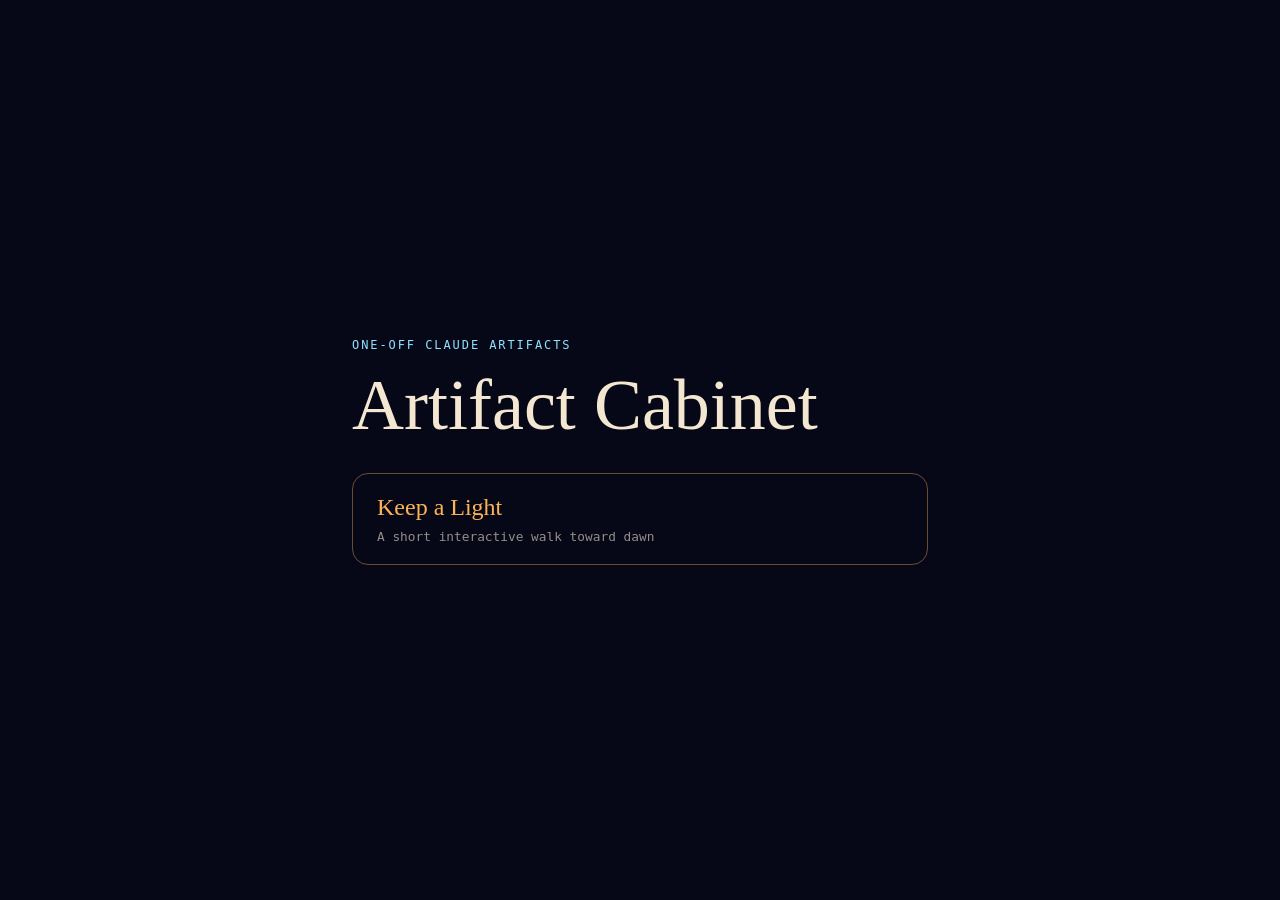
==== index.html @ b28f7d84 "Add Keep a Light artifact and gallery" ====
<!doctype html>
<html lang="en">
<head>
  <meta charset="utf-8">
  <meta name="viewport" content="width=device-width, initial-scale=1">
  <meta name="theme-color" content="#060817">
  <title>Claude Artifact Cabinet</title>
  <style>
    :root { color-scheme: dark; font-family: Georgia, serif; }
    body { min-height: 100vh; margin: 0; display: grid; place-items: center; background: #060817; color: #f4e7d2; }
    main { width: min(100% - 3rem, 36rem); }
    small { color: #8fe3ff; font: 0.75rem Consolas, monospace; letter-spacing: .16em; text-transform: uppercase; }
    h1 { font-size: clamp(2.5rem, 8vw, 4.5rem); font-weight: normal; line-height: 1; margin: 1rem 0 2rem; }
    a { display: block; padding: 1.25rem 1.5rem; border: 1px solid #ffb45466; border-radius: 1rem; color: #ffb454; text-decoration: none; font-size: 1.5rem; }
    a:hover, a:focus-visible { background: #ffb45418; outline-color: #ffb454; }
    a span { display: block; margin-top: .5rem; color: #f4e7d299; font: .8rem Consolas, monospace; }
  </style>
</head>
<body>
  <main>
    <small>One-off Claude artifacts</small>
    <h1>Artifact Cabinet</h1>
    <a href="./keep-a-light/">Keep a Light <span>A short interactive walk toward dawn</span></a>
  </main>
</body>
</html>
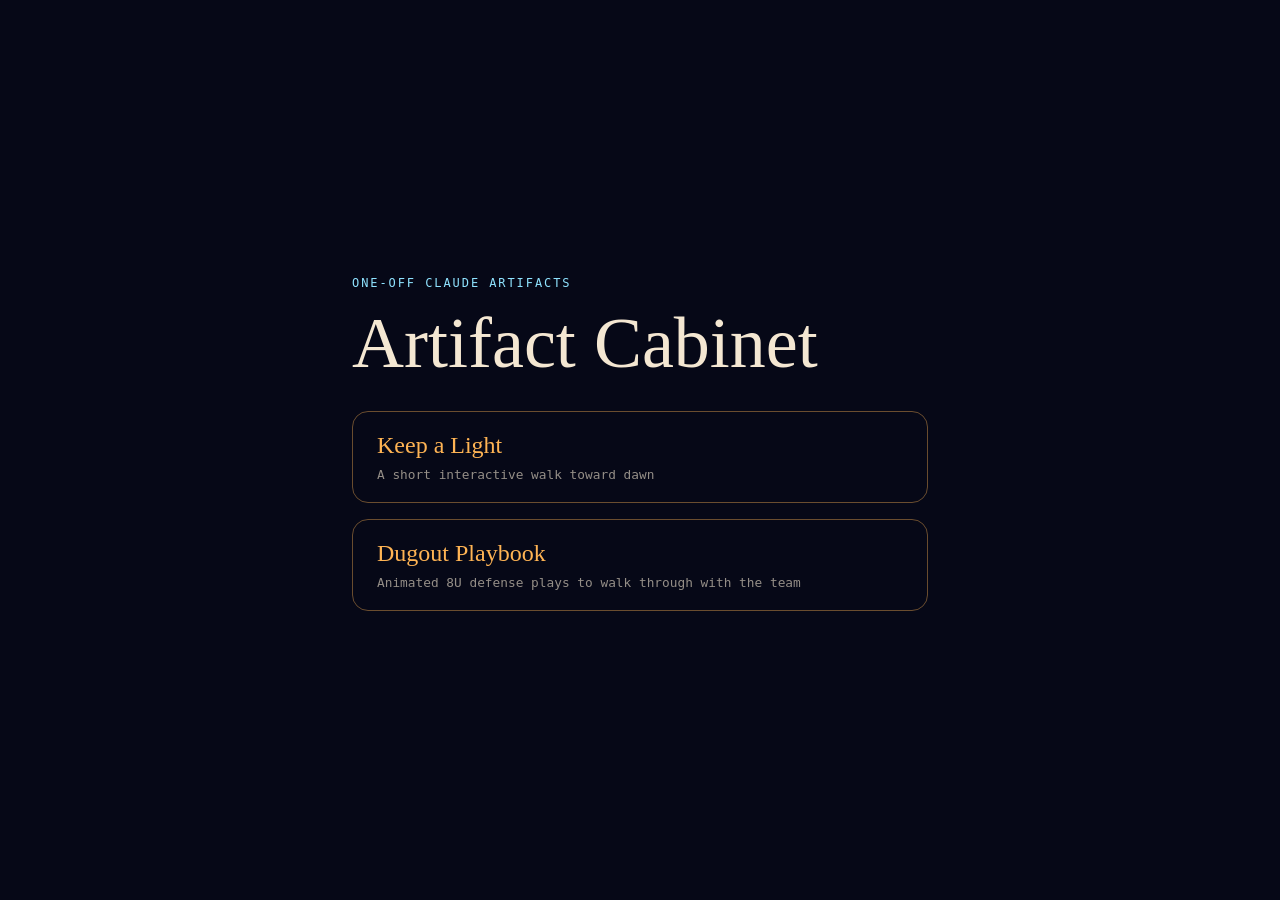
==== commit 5dbf02ea: "docs: list dugout playbook in gallery" ====
--- a/index.html
+++ b/index.html
@@ -11,7 +11,7 @@
     main { width: min(100% - 3rem, 36rem); }
     small { color: #8fe3ff; font: 0.75rem Consolas, monospace; letter-spacing: .16em; text-transform: uppercase; }
     h1 { font-size: clamp(2.5rem, 8vw, 4.5rem); font-weight: normal; line-height: 1; margin: 1rem 0 2rem; }
-    a { display: block; padding: 1.25rem 1.5rem; border: 1px solid #ffb45466; border-radius: 1rem; color: #ffb454; text-decoration: none; font-size: 1.5rem; }
+    a { display: block; margin-bottom: 1rem; padding: 1.25rem 1.5rem; border: 1px solid #ffb45466; border-radius: 1rem; color: #ffb454; text-decoration: none; font-size: 1.5rem; }
     a:hover, a:focus-visible { background: #ffb45418; outline-color: #ffb454; }
     a span { display: block; margin-top: .5rem; color: #f4e7d299; font: .8rem Consolas, monospace; }
   </style>
@@ -21,6 +21,7 @@
     <small>One-off Claude artifacts</small>
     <h1>Artifact Cabinet</h1>
     <a href="./keep-a-light/">Keep a Light <span>A short interactive walk toward dawn</span></a>
+    <a href="./dugout/">Dugout Playbook <span>Animated 8U defense plays to walk through with the team</span></a>
   </main>
 </body>
 </html>
